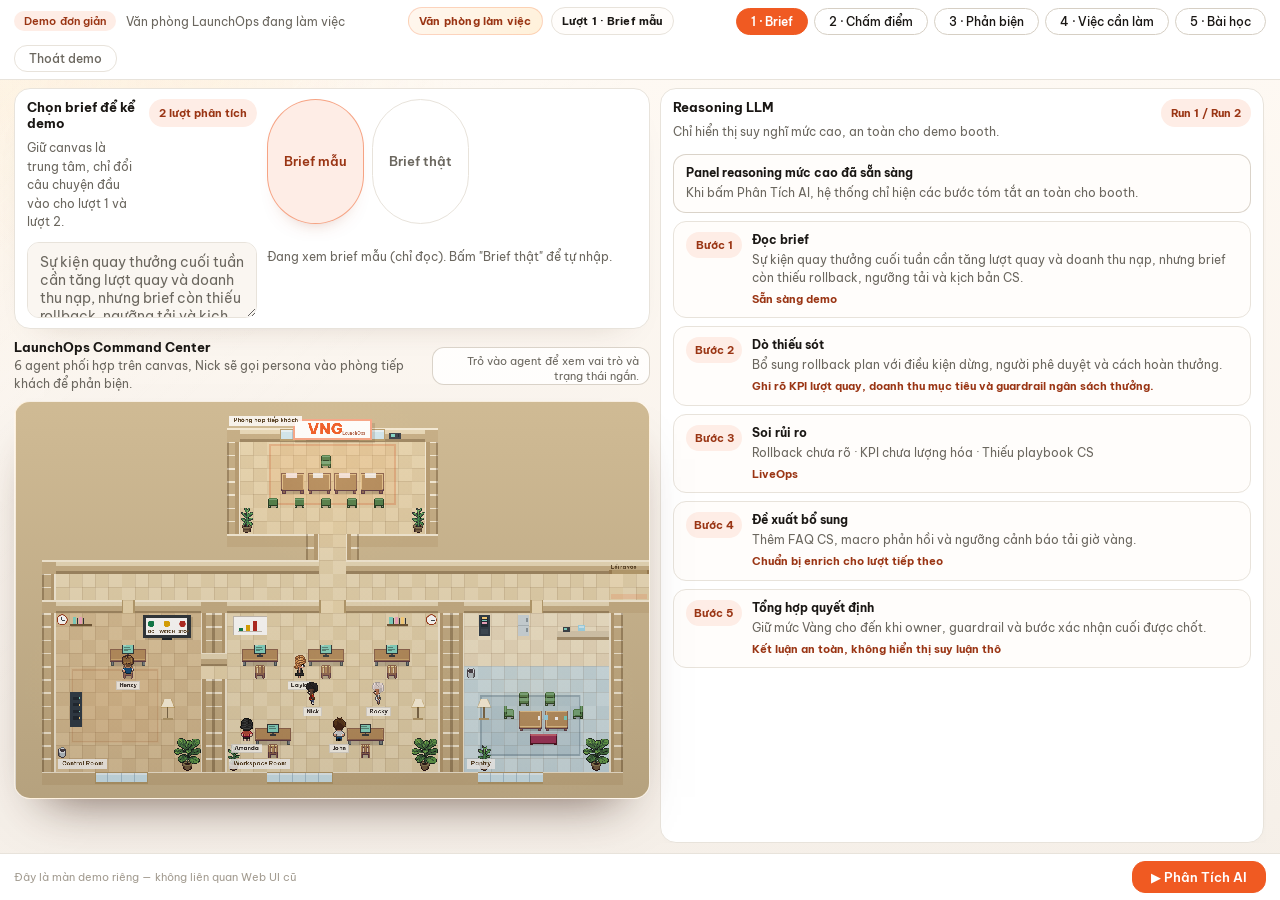
==== demo.html @ 7213402b "Add /demo pixel office page with brief, AI analyze, and tabbed results" ====
<!doctype html>
<html lang="vi">
<head>
  <meta charset="utf-8">
  <meta name="viewport" content="width=device-width, initial-scale=1">
  <title>Demo Đơn Giản — LaunchOps Command Center</title>
  <link rel="preconnect" href="https://fonts.googleapis.com">
  <link rel="preconnect" href="https://fonts.gstatic.com" crossorigin>
  <link rel="stylesheet" href="https://fonts.googleapis.com/css2?family=Be+Vietnam+Pro:wght@400;500;600;700;800&display=swap">
  <link rel="stylesheet" href="/demo/demo.css?v=fix-20260630n">
</head>
<body>
  <main id="demoApp" class="demo-app">
    <header class="demo-top">
      <div class="demo-brand">
        <span class="demo-pill">Demo đơn giản</span>
        <span class="demo-sub">Văn phòng LaunchOps đang làm việc</span>
      </div>
      <div class="demo-status-strip" aria-label="Trạng thái demo hiện tại">
        <span id="demoMood" class="demo-chip demo-chip-office">Văn phòng làm việc</span>
        <span id="demoRunBadge" class="demo-chip">Lượt 1 · Brief mẫu</span>
      </div>
      <nav class="demo-phases" id="demoPhases" aria-label="Tiến trình 5 chặng">
        <button class="demo-phase" type="button" data-phase="0">1 · Brief</button>
        <button class="demo-phase" type="button" data-phase="1">2 · Chấm điểm</button>
        <button class="demo-phase" type="button" data-phase="2">3 · Phản biện</button>
        <button class="demo-phase" type="button" data-phase="3">4 · Việc cần làm</button>
        <button class="demo-phase" type="button" data-phase="4">5 · Bài học</button>
      </nav>
      <a class="demo-exit" id="demoExit" href="/" aria-label="Thoát demo, về trang chính">Thoát demo</a>
    </header>
    <section class="demo-body">
      <div class="demo-main-column">
        <section class="demo-brief-panel demo-card" aria-label="Chọn loại brief cho demo">
          <div class="demo-panel-head">
            <div>
              <div class="demo-card-title">Chọn brief để kể demo</div>
              <p class="demo-muted">Giữ canvas là trung tâm, chỉ đổi câu chuyện đầu vào cho lượt 1 và lượt 2.</p>
            </div>
            <span class="demo-inline-badge">2 lượt phân tích</span>
          </div>
          <div class="demo-brief-modes" role="group" aria-label="Chọn loại brief">
            <button class="demo-brief-mode is-active" id="demoBriefSample" type="button" data-brief-mode="sample" aria-pressed="true">Brief mẫu</button>
            <button class="demo-brief-mode" id="demoBriefRealOption" type="button" data-brief-mode="real" aria-pressed="false">Brief thật</button>
          </div>
          <textarea id="demoBriefReal" class="demo-brief-textarea is-readonly" rows="3" readonly placeholder="Dán brief thật vào đây để phân tích bằng AI..."></textarea>
          <p class="demo-brief-hint demo-muted" id="demoBriefHint">Đang xem brief mẫu (chỉ đọc). Bấm "Brief thật" để tự nhập.</p>
        </section>
        <div class="demo-stage-shell">
          <div class="demo-stage-meta">
            <div class="demo-stage-copy">
              <strong>LaunchOps Command Center</strong>
              <span>6 agent phối hợp trên canvas, Nick sẽ gọi persona vào phòng tiếp khách để phản biện.</span>
            </div>
            <div id="demoAgentHover" class="demo-agent-hover" aria-live="polite">Trỏ vào agent để xem vai trò và trạng thái ngắn.</div>
          </div>
          <div class="demo-stage">
            <canvas id="demoCanvas" width="768" height="480" aria-label="Văn phòng pixel 4 phòng với 6 agent"></canvas>
            <div id="demoBubbles" class="demo-bubbles" aria-live="polite"></div>
            <div class="demo-stage-glow" aria-hidden="true"></div>
          </div>
        </div>
      </div>
      <aside class="demo-results" id="demoResults" aria-label="Kết quả phân tích">
        <div id="resGauge" class="demo-card demo-gauge-wrap" data-result-phase="1"></div>
        <div id="resRisks" class="demo-card" data-result-phase="2"></div>
        <div id="resChecklist" class="demo-card" data-result-phase="3"></div>
        <div id="resLessons" class="demo-card" data-result-phase="4"></div>
        <section class="demo-card demo-reasoning-card" data-result-phase="0" aria-label="Reasoning tóm tắt của agent LLM">
          <div class="demo-panel-head">
            <div>
              <div class="demo-card-title">Reasoning LLM</div>
              <p class="demo-muted">Chỉ hiển thị suy nghĩ mức cao, an toàn cho demo booth.</p>
            </div>
            <span class="demo-inline-badge">Run 1 / Run 2</span>
          </div>
          <div id="demoReasoning" class="demo-reasoning-list">
            <div class="demo-llm-note">
              <strong>Đợi kích hoạt</strong>
              <span>Khi bấm Phân Tích AI với brief thật, panel này sẽ hiện các bước đọc brief, soi thiếu sót, phản biện và chốt quyết định.</span>
            </div>
          </div>
        </section>
      </aside>
    </section>
    <footer class="demo-controls">
      <span class="demo-note">Đây là màn demo riêng — không liên quan Web UI cũ</span>
      <div class="demo-actions">
        <button id="demoStart" class="demo-btn demo-btn-primary" type="button">&#9654; Phân Tích AI</button>
      </div>
    </footer>
  </main>
  <script src="/demo/demo.js?v=fix-20260630n"></script>
</body>
</html>
---- demo/demo.css ----
/* demo/demo.css — LaunchOps Demo Đơn Giản
   Tất cả class đều prefix demo- để tránh xung đột với Web UI cũ.
   UTF-8, không BOM. */

/* ── Biến màu & nền ── */
:root {
  --primary:         #f05a22;
  --primary-strong:  #c2431a;
  --primary-deep:    #9a3514;
  --primary-soft:    #feede6;
  --office-glow:     rgba(240, 90, 34, 0.18);
  --war-glow:        rgba(159, 44, 44, 0.22);

  --ink:             #1a1714;
  --neutral:         #6b675f;
  --neutral-soft:    #a39c91;
  --war-ink:         #f6ede8;

  --surface:         #ffffff;
  --surface-warm:    #faf9f7;
  --surface-alt:     #fffdfb;
  --surface-war:     #221d1f;
  --surface-war-soft:#2b2427;
  --surface-war-panel:#171317;
  --surface-war-panel-2:#211a1f;

  --line:            #e8e3db;
  --line-strong:     #d6cfc4;
  --line-war:        rgba(255, 220, 210, 0.14);

  --success:         #0c7a48;
  --success-soft:    #e9f6ef;
  --warning:         #9a6700;
  --warning-strong:  #e0a400;
  --warning-soft:    #fdf3de;
  --error:           #b3261e;
  --error-soft:      #fdeeec;

  /* Thang bo góc */
  --radius-ctrl:  13px;
  --radius-card:  16px;
  --radius-pill:  20px;

  /* Font */
  --font-base: "Be Vietnam Pro", system-ui, sans-serif;
}

/* ── Reset tối thiểu ── */
*, *::before, *::after {
  box-sizing: border-box;
  margin: 0;
  padding: 0;
}

html, body {
  height: 100%;
  overflow: hidden; /* toàn trang không cuộn ngang */
}

body {
  font-family: var(--font-base);
  font-size: 14px;
  color: var(--ink);
  background:
    radial-gradient(circle at top left, rgba(255, 217, 156, 0.24) 0%, transparent 26%),
    radial-gradient(circle at bottom right, rgba(255, 235, 205, 0.4) 0%, transparent 32%),
    linear-gradient(180deg, #f8f1e8 0%, #f5efe8 100%);
  -webkit-font-smoothing: antialiased;
}

/* ── Layout chính: grid dọc full viewport ── */
.demo-app {
  display: grid;
  grid-template-rows: auto 1fr auto;
  height: 100dvh;
  min-height: 0;
  overflow: hidden;
  background:
    radial-gradient(circle at top left, rgba(255, 224, 177, 0.28) 0%, transparent 24%),
    linear-gradient(180deg, rgba(255, 250, 244, 0.98) 0%, rgba(245, 239, 232, 0.98) 100%);
}

.demo-app::before {
  content: "";
  position: fixed;
  inset: 0;
  pointer-events: none;
  background:
    linear-gradient(135deg, rgba(255, 255, 255, 0.12) 0%, transparent 34%),
    radial-gradient(circle at 15% 8%, rgba(255, 210, 142, 0.12) 0%, transparent 20%),
    repeating-linear-gradient(135deg, rgba(255, 255, 255, 0.04) 0 1px, transparent 1px 18px);
  opacity: 0.8;
  z-index: 0;
}

.demo-top,
.demo-body,
.demo-controls {
  position: relative;
  z-index: 1;
}

/* ── Header ── */
.demo-top {
  display: flex;
  align-items: center;
  justify-content: space-between;
  gap: 10px;
  padding: 7px 14px;
  background: var(--surface);
  border-bottom: 1px solid var(--line);
  flex-wrap: wrap;
  min-height: 0;
}

.demo-status-strip {
  display: inline-flex;
  align-items: center;
  gap: 8px;
  flex-wrap: wrap;
}

.demo-chip {
  display: inline-flex;
  align-items: center;
  min-height: 28px;
  padding: 4px 10px;
  border-radius: 999px;
  background: var(--surface-alt);
  border: 1px solid var(--line);
  color: var(--ink);
  font-size: 11px;
  font-weight: 700;
  letter-spacing: 0.02em;
}

.demo-chip-office {
  background: linear-gradient(135deg, #fff7ef 0%, #fff1da 100%);
  color: var(--primary-deep);
  border-color: rgba(240, 90, 34, 0.22);
}

.demo-chip-review {
  background: linear-gradient(135deg, #fff4dc 0%, #ffe8d6 100%);
  color: var(--primary-deep);
  border-color: rgba(240, 90, 34, 0.28);
}

.demo-brand {
  display: flex;
  align-items: center;
  gap: 10px;
  flex-shrink: 0;
}

.demo-pill {
  display: inline-flex;
  align-items: center;
  padding: 3px 10px;
  background: var(--primary-soft);
  color: var(--primary-deep);
  border-radius: var(--radius-pill);
  font-size: 11px;
  font-weight: 600;
  letter-spacing: 0.01em;
  white-space: nowrap;
}

.demo-sub {
  font-size: 12px;
  color: var(--neutral);
  white-space: nowrap;
}

/* ── Nav 5 chặng ── */
.demo-phases {
  display: flex;
  align-items: center;
  gap: 6px;
  flex-wrap: wrap;
}

.demo-phase {
  display: inline-flex;
  align-items: center;
  padding: 5px 14px;
  background: var(--surface);
  color: var(--ink);
  border: 1px solid var(--line-strong);
  border-radius: var(--radius-pill);
  font-family: var(--font-base);
  font-size: 12px;
  font-weight: 500;
  cursor: pointer;
  white-space: nowrap;
  transition: background 0.15s, color 0.15s, border-color 0.15s;
}

.demo-phase:hover {
  background: var(--surface-warm);
  border-color: var(--neutral-soft);
}

.demo-phase.is-active {
  background: var(--primary);
  color: #fff;
  border-color: var(--primary);
  font-weight: 600;
}

/* ── Nút thoát ── */
.demo-exit {
  display: inline-flex;
  align-items: center;
  padding: 5px 14px;
  color: var(--neutral);
  border: 1px solid var(--line);
  border-radius: var(--radius-ctrl);
  font-size: 12px;
  font-weight: 500;
  text-decoration: none;
  white-space: nowrap;
  transition: color 0.15s, border-color 0.15s;
  flex-shrink: 0;
}

.demo-exit:hover {
  color: var(--ink);
  border-color: var(--line-strong);
}

/* ── Body: 2 cột ── */
.demo-body {
  display: grid;
  grid-template-columns: minmax(560px, 1.05fr) minmax(440px, 1fr);
  gap: 10px;
  padding: 8px 14px 10px;
  min-height: 0;
  overflow: hidden;
}

.demo-main-column {
  display: flex;
  flex-direction: column;
  gap: 8px;
  min-height: 0;
}

.demo-panel-head {
  display: flex;
  align-items: flex-start;
  justify-content: space-between;
  gap: 12px;
}

.demo-inline-badge {
  display: inline-flex;
  align-items: center;
  min-height: 28px;
  padding: 4px 10px;
  border-radius: 999px;
  background: var(--primary-soft);
  color: var(--primary-deep);
  font-size: 11px;
  font-weight: 700;
  white-space: nowrap;
}

.demo-brief-panel {
  display: grid;
  grid-template-columns: minmax(230px, 0.8fr) minmax(420px, 1.2fr);
  align-items: stretch;
  gap: 10px;
  padding: 8px 12px;
}

.demo-brief-modes {
  display: flex;
  gap: 8px;
  margin-bottom: 8px;
}

.demo-brief-mode {
  flex: 0 0 auto;
  font-family: var(--font-base);
  cursor: pointer;
  padding: 7px 16px;
  border-radius: 999px;
  border: 1px solid var(--line);
  background: rgba(255, 255, 255, 0.96);
  color: var(--neutral);
  font-size: 13px;
  font-weight: 600;
}

.demo-brief-mode.is-active {
  border-color: rgba(240, 90, 34, 0.5);
  background: var(--primary-soft);
  color: var(--primary-deep);
  box-shadow: 0 12px 22px -20px rgba(154, 53, 20, 0.7);
}

.demo-brief-hint {
  margin-top: 6px;
  font-size: 11px;
}

.demo-brief-textarea.is-readonly {
  background: rgba(250, 246, 240, 0.92);
  color: var(--neutral);
  cursor: default;
}

.demo-brief-textarea {
  width: 100%;
  min-height: 42px;
  resize: vertical;
  border: 1px solid var(--line);
  border-radius: 12px;
  padding: 10px 12px;
  font: inherit;
  color: var(--ink);
  background: rgba(255, 255, 255, 0.92);
}

.demo-brief-textarea:focus {
  outline: none;
  border-color: rgba(240, 90, 34, 0.45);
  box-shadow: 0 0 0 3px rgba(240, 90, 34, 0.12);
}

.demo-stage-shell {
  position: relative;
  display: flex;
  flex-direction: column;
  gap: 8px;
  min-height: 0;
  flex: 1 1 auto;
  padding-top: 2px;
}

.demo-stage-meta {
  display: flex;
  align-items: center;
  justify-content: space-between;
  gap: 8px;
  min-height: 38px;
}

.demo-stage-copy {
  display: flex;
  flex-direction: column;
  gap: 2px;
}

.demo-stage-copy strong {
  font-size: 13px;
}

.demo-stage-copy span {
  color: var(--neutral);
  font-size: 12px;
  line-height: 1.5;
}

.demo-agent-hover {
  display: inline-flex;
  align-items: flex-start;
  flex-direction: column;
  height: 38px;
  width: min(360px, 42%);
  overflow: hidden;
  padding: 6px 10px;
  border-radius: 12px;
  background: rgba(255, 255, 255, 0.82);
  border: 1px solid rgba(214, 207, 196, 0.9);
  color: var(--neutral);
  font-size: 11px;
  line-height: 1.35;
  text-align: right;
}

.demo-agent-hover strong {
  color: var(--ink);
  font-size: 11px;
}

.demo-agent-hover span {
  color: var(--neutral);
  font-size: 10px;
  line-height: 1.35;
}

/* ── Stage (canvas) ── */
.demo-stage {
  position: relative;
  background:
    radial-gradient(circle at top left, rgba(255, 214, 148, 0.2) 0%, transparent 34%),
    radial-gradient(circle at 78% 92%, rgba(255, 232, 188, 0.18) 0%, transparent 30%),
    linear-gradient(180deg, #fff8ef 0%, #f5eee4 100%);
  border-radius: var(--radius-card);
  overflow: hidden;
  min-height: 0;
  max-height: min(74dvh, 860px);
  aspect-ratio: 768 / 480;
  display: flex;
  align-items: stretch;
  justify-content: center;
  border: 1px solid rgba(255, 239, 221, 0.12);
  box-shadow: 0 28px 50px -30px rgba(53, 24, 11, 0.72);
}

.demo-stage-glow {
  position: absolute;
  inset: 0;
  pointer-events: none;
  background: linear-gradient(180deg, rgba(255, 252, 245, 0.05) 0%, rgba(12, 7, 4, 0.12) 100%);
}

.demo-app[data-mood="legacy-review"] .demo-stage {
  background:
    radial-gradient(circle at 82% 20%, rgba(255, 102, 78, 0.16) 0%, transparent 24%),
    radial-gradient(circle at top left, rgba(133, 31, 39, 0.18) 0%, transparent 30%),
    linear-gradient(180deg, #1d1519 0%, #0f0c0e 100%);
  border-color: rgba(255, 169, 148, 0.22);
  box-shadow: 0 32px 56px -34px rgba(0, 0, 0, 0.82);
}

.demo-app[data-mood="legacy-review"] .demo-stage-glow {
  background: linear-gradient(180deg, rgba(255, 124, 104, 0.06) 0%, rgba(2, 2, 4, 0.3) 100%);
}

.demo-app[data-mood="legacy-review"] {
  background:
    radial-gradient(circle at top right, rgba(116, 20, 28, 0.2) 0%, transparent 18%),
    radial-gradient(circle at bottom left, rgba(255, 118, 86, 0.08) 0%, transparent 20%),
    linear-gradient(180deg, #171215 0%, #0f0d0f 100%);
}

.demo-app[data-mood="legacy-review"]::before {
  background:
    linear-gradient(135deg, rgba(255, 255, 255, 0.02) 0%, transparent 32%),
    radial-gradient(circle at 88% 10%, rgba(255, 115, 82, 0.1) 0%, transparent 14%),
    repeating-linear-gradient(135deg, rgba(255, 255, 255, 0.025) 0 1px, transparent 1px 18px);
  opacity: 0.9;
}

.demo-app[data-mood="legacy-review"] .demo-persona-link {
  stroke: rgba(255, 176, 141, 0.5);
}

.demo-app[data-mood="legacy-review"] .demo-persona-link.is-active {
  stroke: rgba(255, 103, 103, 0.98);
}

#demoCanvas {
  image-rendering: pixelated;
  width: auto;
  max-width: 100%;
  max-height: 100%;
  height: 100%;
  display: block;
  align-self: center;
}

.demo-bubbles {
  position: absolute;
  inset: 0;
  pointer-events: none;
}

.demo-persona-links {
  position: absolute;
  inset: 0;
  width: 100%;
  height: 100%;
  pointer-events: none;
  overflow: visible;
}

.demo-persona-link {
  stroke: rgba(255, 207, 126, 0.42);
  stroke-width: 1.75;
  stroke-dasharray: 4 4;
  opacity: 0.7;
}

.demo-persona-link.is-active {
  stroke: rgba(255, 117, 95, 0.96);
  stroke-width: 2.35;
  stroke-dasharray: none;
  filter: drop-shadow(0 0 6px rgba(255, 117, 95, 0.35));
}

.demo-bubble {
  position: absolute;
  transform: translate(-50%, -100%);
  max-width: 190px;
  padding: 6px 9px;
  border-radius: 12px;
  background: rgba(255, 253, 251, 0.96);
  border: 1px solid rgba(232, 227, 219, 0.95);
  box-shadow: 0 8px 20px -16px rgba(40, 20, 10, 0.4);
  color: var(--ink);
  font-size: 11px;
  line-height: 1.45;
}

.demo-app[data-mood="legacy-review"] .demo-bubble {
  background: rgba(26, 20, 23, 0.96);
  border-color: rgba(255, 190, 173, 0.2);
  color: #fff0ec;
}

.demo-bubble::after {
  content: "";
  position: absolute;
  left: 50%;
  bottom: -6px;
  width: 12px;
  height: 12px;
  background: rgba(255, 253, 251, 0.96);
  border-right: 1px solid rgba(232, 227, 219, 0.95);
  border-bottom: 1px solid rgba(232, 227, 219, 0.95);
  transform: translateX(-50%) rotate(45deg);
}

.demo-app[data-mood="legacy-review"] .demo-bubble::after {
  background: rgba(26, 20, 23, 0.96);
  border-right-color: rgba(255, 190, 173, 0.2);
  border-bottom-color: rgba(255, 190, 173, 0.2);
}

.demo-agent-tag {
  position: absolute;
  transform: translate(-50%, -100%);
  display: inline-flex;
  flex-direction: column;
  gap: 2px;
  max-width: 190px;
  padding: 7px 9px;
  border-radius: 12px;
  background: rgba(26, 23, 20, 0.94);
  border: 1px solid rgba(255, 255, 255, 0.1);
  box-shadow: 0 10px 18px -14px rgba(0, 0, 0, 0.55);
  color: #fff7f2;
  pointer-events: none;
}

.demo-agent-tag strong {
  font-size: 11px;
  font-weight: 700;
  line-height: 1.35;
}

.demo-agent-tag span {
  font-size: 10px;
  line-height: 1.35;
  color: rgba(255, 247, 242, 0.82);
}

/* ── Results aside: khung tab duy nhất, chỉ panel active hiển thị ── */
.demo-results {
  background: transparent;
  display: flex;
  flex-direction: column;
  min-height: 0;
  overflow: hidden;            /* khung cố định, không cuộn cả cột */
  padding-right: 2px;
}

.demo-results > [data-result-phase] {
  display: none;
}

.demo-results > [data-result-phase].is-shown {
  display: flex;
  flex-direction: column;
  flex: 1 1 auto;
  min-height: 0;
  overflow-y: auto;            /* chỉ panel đang xem mới cuộn nội bộ */
}

.demo-card {
  background: var(--surface);
  border: 1px solid var(--line);
  border-radius: var(--radius-card);
  padding: 10px 12px;
  flex-shrink: 0;
  min-height: 56px;
  box-shadow: 0 16px 34px -28px rgba(72, 41, 18, 0.28);
}

.demo-app[data-mood="legacy-review"] .demo-card {
  background: linear-gradient(180deg, rgba(23, 19, 23, 0.98) 0%, rgba(33, 26, 31, 0.98) 100%);
  border-color: rgba(255, 199, 185, 0.16);
  color: var(--war-ink);
  box-shadow: 0 18px 32px -26px rgba(0, 0, 0, 0.68), inset 0 1px 0 rgba(255, 177, 160, 0.04);
}

.demo-app[data-mood="legacy-review"] .demo-muted,
.demo-app[data-mood="legacy-review"] .demo-card-copy,
.demo-app[data-mood="legacy-review"] .demo-risk-card span,
.demo-app[data-mood="legacy-review"] .demo-check-item span,
.demo-app[data-mood="legacy-review"] .demo-lesson-item,
.demo-app[data-mood="legacy-review"] .demo-llm-note span,
.demo-app[data-mood="legacy-review"] .demo-reasoning-status span,
.demo-app[data-mood="legacy-review"] .demo-reasoning-body p,
.demo-app[data-mood="legacy-review"] .demo-stage-copy span,
.demo-app[data-mood="legacy-review"] .demo-agent-hover,
.demo-app[data-mood="legacy-review"] .demo-brief-option span {
  color: rgba(246, 237, 232, 0.78);
}

.demo-app[data-mood="legacy-review"] .demo-inline-badge {
  background: rgba(255, 128, 106, 0.14);
  color: #ffd2c7;
}

.demo-app[data-mood="legacy-review"] .demo-agent-hover,
.demo-app[data-mood="legacy-review"] .demo-brief-option,
.demo-app[data-mood="legacy-review"] .demo-brief-textarea,
.demo-app[data-mood="legacy-review"] .demo-risk-card,
.demo-app[data-mood="legacy-review"] .demo-check-item,
.demo-app[data-mood="legacy-review"] .demo-lesson-item,
.demo-app[data-mood="legacy-review"] .demo-llm-note,
.demo-app[data-mood="legacy-review"] .demo-reasoning-status,
.demo-app[data-mood="legacy-review"] .demo-reasoning-item,
.demo-app[data-mood="legacy-review"] .demo-chip {
  background: linear-gradient(180deg, rgba(28, 24, 27, 0.94) 0%, rgba(38, 32, 36, 0.94) 100%);
  border-color: rgba(255, 212, 201, 0.12);
  color: var(--war-ink);
}

.demo-app[data-mood="legacy-review"] .demo-top,
.demo-app[data-mood="legacy-review"] .demo-controls {
  background: rgba(16, 13, 15, 0.92);
  border-color: rgba(255, 205, 194, 0.1);
}

.demo-app[data-mood="legacy-review"] .demo-exit,
.demo-app[data-mood="legacy-review"] .demo-phase,
.demo-app[data-mood="legacy-review"] .demo-btn-ghost {
  background: rgba(25, 21, 24, 0.95);
  border-color: rgba(255, 195, 180, 0.14);
  color: rgba(246, 237, 232, 0.9);
}

.demo-app[data-mood="legacy-review"] .demo-phase:hover,
.demo-app[data-mood="legacy-review"] .demo-btn-ghost:hover,
.demo-app[data-mood="legacy-review"] .demo-exit:hover {
  background: rgba(39, 32, 37, 0.98);
  border-color: rgba(255, 175, 154, 0.24);
  color: #fff3ef;
}

.demo-app[data-mood="legacy-review"] .demo-phase.is-active {
  background: linear-gradient(180deg, #ff7c57 0%, #db5531 100%);
  border-color: rgba(255, 196, 181, 0.34);
  color: #fff9f5;
}

.demo-app[data-mood="legacy-review"] .demo-brief-textarea::placeholder {
  color: rgba(246, 237, 232, 0.48);
}

.demo-card-title {
  margin-bottom: 8px;
  font-size: 13px;
  font-weight: 700;
  color: var(--ink);
}

.demo-muted {
  color: var(--neutral);
  font-size: 12px;
  line-height: 1.55;
}

.demo-card-copy {
  margin-top: 10px;
  color: var(--neutral);
  font-size: 12px;
  line-height: 1.55;
}

.demo-story-section {
  display: flex;
  flex-direction: column;
  gap: 12px;
}

.demo-story-head {
  display: grid;
  grid-template-columns: auto 1fr;
  gap: 10px;
  align-items: start;
}

.demo-story-head-compact {
  margin-top: 2px;
}

.demo-story-chip {
  display: inline-flex;
  align-items: center;
  justify-content: center;
  min-width: 88px;
  min-height: 28px;
  padding: 4px 10px;
  border-radius: 999px;
  border: 1px solid var(--line);
  background: var(--surface-alt);
  color: var(--neutral);
  font-size: 11px;
  font-weight: 800;
  letter-spacing: 0.01em;
}

.demo-story-chip.is-active {
  background: var(--primary-soft);
  border-color: rgba(240, 90, 34, 0.28);
  color: var(--primary-deep);
}

.demo-story-chip.is-complete {
  background: var(--success-soft);
  border-color: rgba(12, 122, 72, 0.18);
  color: var(--success);
}

.demo-story-chip.is-pending {
  background: #f6f2ed;
  color: var(--neutral);
}

.demo-story-copy {
  display: flex;
  flex-direction: column;
  gap: 4px;
}

.demo-story-copy strong {
  font-size: 12px;
}

.demo-story-copy span,
.demo-story-placeholder,
.demo-story-subtitle,
.demo-rerun-card p,
.demo-rerun-card span {
  color: var(--neutral);
  font-size: 12px;
  line-height: 1.5;
}

.demo-story-subtitle {
  font-weight: 700;
  color: var(--ink);
}

.demo-story-placeholder {
  padding: 10px 12px;
  border: 1px dashed var(--line-strong);
  border-radius: 13px;
  background: rgba(250, 249, 247, 0.86);
}

.demo-story-divider {
  height: 1px;
  background: linear-gradient(90deg, rgba(214, 207, 196, 0.1) 0%, rgba(214, 207, 196, 0.95) 18%, rgba(214, 207, 196, 0.95) 82%, rgba(214, 207, 196, 0.1) 100%);
}

.demo-brief-additions,
.demo-checklist-block {
  display: flex;
  flex-direction: column;
  gap: 8px;
}

.demo-rerun-box {
  display: flex;
  flex-direction: column;
  gap: 8px;
}

.demo-rerun-card {
  display: flex;
  flex-direction: column;
  gap: 8px;
  padding: 12px;
  background: linear-gradient(180deg, #fff8f1 0%, #fffdfb 100%);
  border: 1px solid rgba(240, 90, 34, 0.18);
  border-radius: 13px;
}

.demo-rerun-head {
  display: flex;
  align-items: center;
  justify-content: space-between;
  gap: 8px;
}

.demo-rerun-head strong {
  font-size: 13px;
}

.demo-gauge-box {
  display: flex;
  align-items: center;
  gap: 12px;
}

.demo-gauge-score {
  display: flex;
  flex-direction: column;
  gap: 4px;
}

.demo-gauge-score strong {
  font-size: 24px;
  font-weight: 800;
}

.demo-gauge-score span {
  display: inline-flex;
  width: fit-content;
  padding: 4px 10px;
  border-radius: 999px;
  background: var(--warning-soft);
  color: var(--warning);
  font-size: 12px;
  font-weight: 700;
}

.demo-list {
  display: flex;
  flex-direction: column;
  gap: 8px;
}

.demo-risk-card,
.demo-check-item,
.demo-lesson-item,
.demo-llm-note {
  display: flex;
  flex-direction: column;
  gap: 4px;
  padding: 10px 12px;
  background: var(--surface-alt);
  border: 1px solid var(--line);
  border-radius: 13px;
}

.demo-risk-card strong,
.demo-check-item strong {
  font-size: 12px;
}

.demo-risk-card span,
.demo-check-item span,
.demo-lesson-item,
.demo-llm-note span {
  color: var(--neutral);
  font-size: 12px;
  line-height: 1.5;
}

.demo-risk-card em,
.demo-check-item em,
.demo-llm-note strong {
  font-style: normal;
  color: var(--primary-deep);
  font-size: 11px;
  font-weight: 700;
}

.demo-gauge-wrap {
  min-height: 72px;
}

.demo-reasoning-card {
  display: flex;
  flex-direction: column;
  gap: 12px;
}

.demo-reasoning-list {
  display: flex;
  flex-direction: column;
  gap: 8px;
}

.demo-reasoning-status,
.demo-reasoning-item {
  display: grid;
  grid-template-columns: auto 1fr;
  gap: 10px;
  padding: 10px 12px;
  border-radius: 13px;
  border: 1px solid var(--line);
  background: var(--surface-alt);
}

.demo-reasoning-status {
  grid-template-columns: 1fr;
  gap: 4px;
}

.demo-reasoning-status strong,
.demo-reasoning-body strong {
  font-size: 12px;
}

.demo-reasoning-status span,
.demo-reasoning-body p,
.demo-reasoning-body span {
  color: var(--neutral);
  font-size: 12px;
  line-height: 1.5;
}

.demo-reasoning-step {
  display: inline-flex;
  align-items: center;
  justify-content: center;
  min-width: 56px;
  height: 26px;
  border-radius: 999px;
  background: var(--primary-soft);
  color: var(--primary-deep);
  font-size: 11px;
  font-weight: 700;
}

.demo-reasoning-body {
  display: flex;
  flex-direction: column;
  gap: 4px;
}

.demo-reasoning-body span {
  font-size: 11px;
  color: var(--primary-deep);
  font-weight: 700;
}

.demo-reasoning-status-loading {
  border-color: rgba(224, 164, 0, 0.28);
  background: linear-gradient(180deg, #fffbf2 0%, #fff7e8 100%);
}

.demo-reasoning-status-success {
  border-color: rgba(12, 122, 72, 0.2);
  background: linear-gradient(180deg, #f1fbf5 0%, #eaf7ef 100%);
}

.demo-reasoning-status-fallback {
  border-color: rgba(154, 103, 0, 0.2);
  background: linear-gradient(180deg, #fff9ef 0%, #fdf3de 100%);
}

.demo-reasoning-status-idle {
  border-color: rgba(214, 207, 196, 0.9);
}

.demo-app[data-mood="legacy-review"] .demo-reasoning-step,
.demo-app[data-mood="legacy-review"] .demo-reasoning-body span,
.demo-app[data-mood="legacy-review"] .demo-llm-note strong {
  color: #ffd2c7;
  background: rgba(255, 128, 106, 0.14);
}

.demo-app[data-mood="legacy-review"] .demo-story-chip.is-active,
.demo-app[data-mood="legacy-review"] .demo-rerun-card {
  background: rgba(255, 128, 106, 0.12);
  border-color: rgba(255, 210, 199, 0.18);
  color: var(--war-ink);
}

.demo-app[data-mood="legacy-review"] .demo-story-chip.is-complete {
  background: rgba(69, 122, 90, 0.24);
  border-color: rgba(150, 231, 187, 0.2);
  color: #d4ffe4;
}

.demo-app[data-mood="legacy-review"] .demo-story-chip.is-pending,
.demo-app[data-mood="legacy-review"] .demo-story-placeholder {
  background: rgba(43, 36, 39, 0.92);
  border-color: var(--line-war);
  color: rgba(246, 237, 232, 0.74);
}

.demo-app[data-mood="legacy-review"] .demo-story-copy span,
.demo-app[data-mood="legacy-review"] .demo-story-placeholder,
.demo-app[data-mood="legacy-review"] .demo-rerun-card p,
.demo-app[data-mood="legacy-review"] .demo-rerun-card span {
  color: rgba(246, 237, 232, 0.78);
}

.demo-app[data-mood="legacy-review"] .demo-story-subtitle,
.demo-app[data-mood="legacy-review"] .demo-rerun-head strong {
  color: var(--war-ink);
}

.demo-app[data-mood="legacy-review"] .demo-story-divider {
  background: linear-gradient(90deg, rgba(255, 220, 210, 0.08) 0%, rgba(255, 220, 210, 0.56) 18%, rgba(255, 220, 210, 0.56) 82%, rgba(255, 220, 210, 0.08) 100%);
}

/* ── Footer / controls ── */
.demo-controls {
  display: flex;
  align-items: center;
  justify-content: space-between;
  gap: 10px;
  padding: 7px 14px;
  background: var(--surface);
  border-top: 1px solid var(--line);
  flex-wrap: wrap;
  min-height: 0;
}

.demo-note {
  font-size: 11px;
  color: var(--neutral-soft);
}

.demo-actions {
  display: flex;
  align-items: center;
  gap: 8px;
}

/* ── Buttons ── */
.demo-btn {
  display: inline-flex;
  align-items: center;
  gap: 6px;
  padding: 7px 18px;
  border-radius: var(--radius-ctrl);
  font-family: var(--font-base);
  font-size: 13px;
  font-weight: 600;
  cursor: pointer;
  border: 1px solid transparent;
  transition: background 0.15s, border-color 0.15s, color 0.15s;
  white-space: nowrap;
}

.demo-btn-primary {
  background: var(--primary);
  color: #fff;
  border-color: var(--primary);
}

.demo-btn-primary:hover {
  background: var(--primary-strong);
  border-color: var(--primary-strong);
}

.demo-btn-ghost {
  background: var(--surface);
  color: var(--ink);
  border-color: var(--line-strong);
}

.demo-btn-ghost:hover {
  background: var(--surface-warm);
  border-color: var(--neutral-soft);
}

/* ── Responsive: màn hẹp < 900px xếp dọc ── */
@media (max-width: 899px) {
  /* Cho phép cuộn dọc tự nhiên để canvas không bị nén */
  .demo-app {
    overflow-y: auto;
  }

  .demo-body {
    grid-template-columns: 1fr;
    overflow: visible;
  }

  .demo-stage-meta {
    flex-direction: column;
    align-items: flex-start;
  }

  .demo-agent-hover {
    max-width: none;
    width: 100%;
    text-align: left;
  }

  .demo-results {
    overflow-y: visible;
  }

  .demo-top {
    gap: 10px;
  }

  .demo-phases {
    order: 3;
    width: 100%;
  }
}

/* (Đã gỡ block "Dark office chrome" — /demo trở lại tông sáng ấm theo DESIGN.md) */
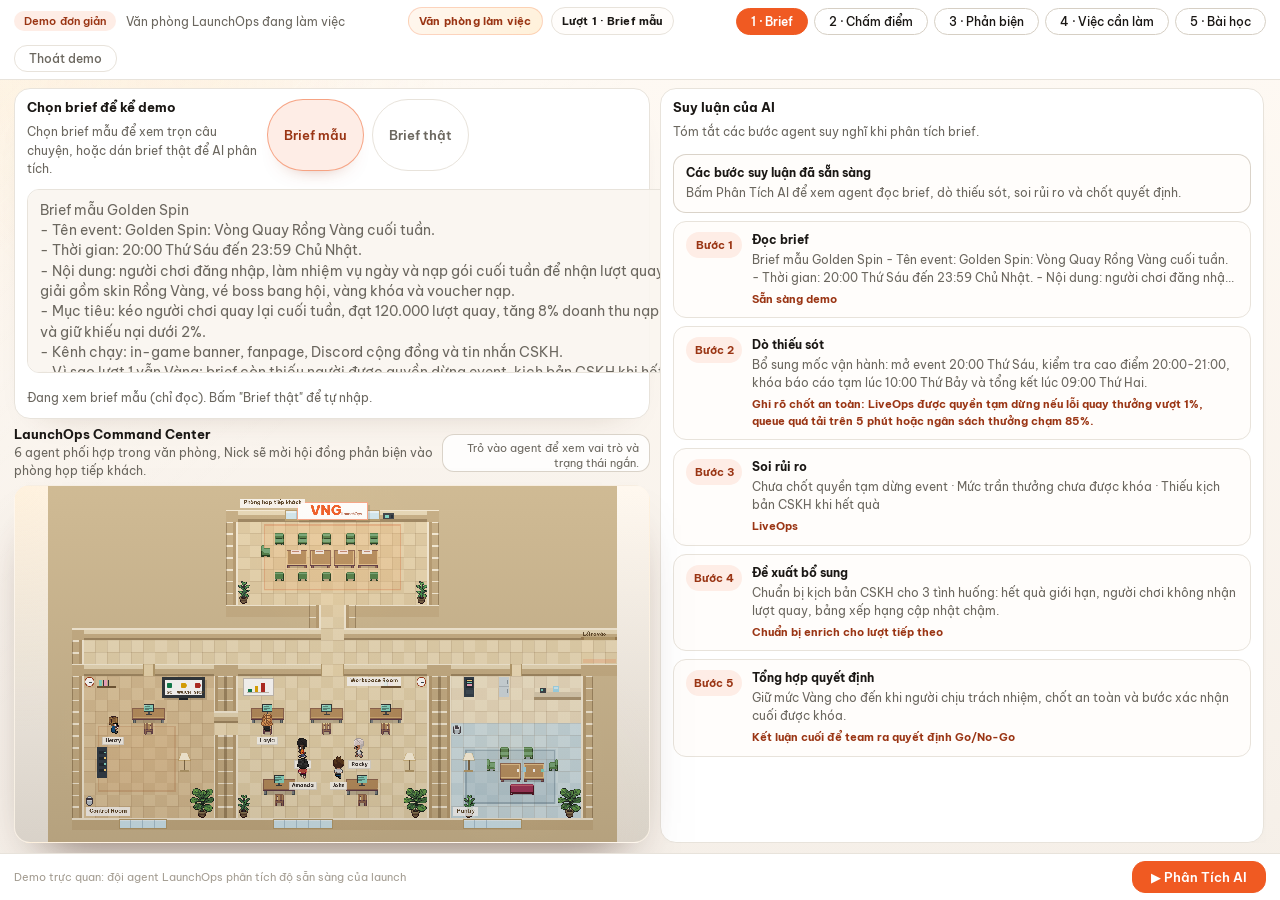
==== commit 9f735ba6: "Polish demo brief and sample flow" ====
--- a/demo.html
+++ b/demo.html
@@ -7,7 +7,7 @@
   <link rel="preconnect" href="https://fonts.googleapis.com">
   <link rel="preconnect" href="https://fonts.gstatic.com" crossorigin>
   <link rel="stylesheet" href="https://fonts.googleapis.com/css2?family=Be+Vietnam+Pro:wght@400;500;600;700;800&display=swap">
-  <link rel="stylesheet" href="/demo/demo.css?v=fix-20260630n">
+  <link rel="stylesheet" href="/demo/demo.css?v=fix-20260702f">
 </head>
 <body>
   <main id="demoApp" class="demo-app">
@@ -35,22 +35,21 @@
           <div class="demo-panel-head">
             <div>
               <div class="demo-card-title">Chọn brief để kể demo</div>
-              <p class="demo-muted">Giữ canvas là trung tâm, chỉ đổi câu chuyện đầu vào cho lượt 1 và lượt 2.</p>
+              <p class="demo-muted">Chọn brief mẫu để xem trọn câu chuyện, hoặc dán brief thật để AI phân tích.</p>
             </div>
-            <span class="demo-inline-badge">2 lượt phân tích</span>
           </div>
           <div class="demo-brief-modes" role="group" aria-label="Chọn loại brief">
             <button class="demo-brief-mode is-active" id="demoBriefSample" type="button" data-brief-mode="sample" aria-pressed="true">Brief mẫu</button>
             <button class="demo-brief-mode" id="demoBriefRealOption" type="button" data-brief-mode="real" aria-pressed="false">Brief thật</button>
           </div>
-          <textarea id="demoBriefReal" class="demo-brief-textarea is-readonly" rows="3" readonly placeholder="Dán brief thật vào đây để phân tích bằng AI..."></textarea>
+          <textarea id="demoBriefReal" class="demo-brief-textarea is-readonly" rows="8" readonly placeholder="Dán brief thật vào đây để phân tích bằng AI..."></textarea>
           <p class="demo-brief-hint demo-muted" id="demoBriefHint">Đang xem brief mẫu (chỉ đọc). Bấm "Brief thật" để tự nhập.</p>
         </section>
         <div class="demo-stage-shell">
           <div class="demo-stage-meta">
             <div class="demo-stage-copy">
               <strong>LaunchOps Command Center</strong>
-              <span>6 agent phối hợp trên canvas, Nick sẽ gọi persona vào phòng tiếp khách để phản biện.</span>
+              <span>6 agent phối hợp trong văn phòng, Nick sẽ mời hội đồng phản biện vào phòng họp tiếp khách.</span>
             </div>
             <div id="demoAgentHover" class="demo-agent-hover" aria-live="polite">Trỏ vào agent để xem vai trò và trạng thái ngắn.</div>
           </div>
@@ -69,27 +68,26 @@
         <section class="demo-card demo-reasoning-card" data-result-phase="0" aria-label="Reasoning tóm tắt của agent LLM">
           <div class="demo-panel-head">
             <div>
-              <div class="demo-card-title">Reasoning LLM</div>
-              <p class="demo-muted">Chỉ hiển thị suy nghĩ mức cao, an toàn cho demo booth.</p>
+              <div class="demo-card-title">Suy luận của AI</div>
+              <p class="demo-muted">Tóm tắt các bước agent suy nghĩ khi phân tích brief.</p>
             </div>
-            <span class="demo-inline-badge">Run 1 / Run 2</span>
           </div>
           <div id="demoReasoning" class="demo-reasoning-list">
             <div class="demo-llm-note">
               <strong>Đợi kích hoạt</strong>
-              <span>Khi bấm Phân Tích AI với brief thật, panel này sẽ hiện các bước đọc brief, soi thiếu sót, phản biện và chốt quyết định.</span>
+              <span>Khi bấm Phân Tích AI, panel này hiện các bước agent đọc brief, dò thiếu sót, soi rủi ro và chốt quyết định.</span>
             </div>
           </div>
         </section>
       </aside>
     </section>
     <footer class="demo-controls">
-      <span class="demo-note">Đây là màn demo riêng — không liên quan Web UI cũ</span>
+      <span class="demo-note">Demo trực quan: đội agent LaunchOps phân tích độ sẵn sàng của launch</span>
       <div class="demo-actions">
         <button id="demoStart" class="demo-btn demo-btn-primary" type="button">&#9654; Phân Tích AI</button>
       </div>
     </footer>
   </main>
-  <script src="/demo/demo.js?v=fix-20260630n"></script>
+  <script src="/demo/demo.js?v=fix-20260702f"></script>
 </body>
 </html>
--- a/demo/demo.css
+++ b/demo/demo.css
@@ -301,6 +301,7 @@
 }
 
 .demo-brief-hint {
+  grid-column: 1 / -1;
   margin-top: 6px;
   font-size: 11px;
 }
@@ -312,13 +313,15 @@
 }
 
 .demo-brief-textarea {
+  grid-column: 1 / -1;
   width: 100%;
-  min-height: 42px;
+  min-height: 150px;
   resize: vertical;
   border: 1px solid var(--line);
   border-radius: 12px;
   padding: 10px 12px;
   font: inherit;
+  line-height: 1.45;
   color: var(--ink);
   background: rgba(255, 255, 255, 0.92);
 }
@@ -805,6 +808,102 @@
   font-size: 13px;
 }
 
+/* Khối "xác nhận của team" trong thẻ Lượt 2 — tách label/nội dung thành 2 dòng rõ ràng. */
+.demo-rerun-outcome {
+  display: flex;
+  flex-direction: column;
+  gap: 3px;
+  padding: 8px 10px;
+  background: rgba(250, 249, 247, 0.9);
+  border: 1px solid var(--line);
+  border-radius: 10px;
+}
+
+.demo-rerun-outcome strong {
+  font-size: 11px;
+  color: var(--ink);
+}
+
+.demo-rerun-outcome span {
+  font-size: 12px;
+  line-height: 1.5;
+  color: var(--neutral);
+}
+
+.demo-rerun-outcome.is-empty span {
+  color: var(--neutral-soft);
+}
+
+.demo-rerun-memory,
+.demo-memory-line {
+  padding: 8px 10px;
+  background: var(--primary-soft);
+  border-radius: 10px;
+  font-size: 12px;
+  line-height: 1.5;
+  color: var(--primary-deep);
+}
+
+/* So sánh Lượt 1 -> Lượt 2 dưới đồng hồ readiness. */
+.demo-gauge-compare {
+  display: flex;
+  align-items: center;
+  flex-wrap: wrap;
+  gap: 8px;
+}
+
+.demo-compare-chip {
+  display: inline-flex;
+  padding: 5px 10px;
+  border-radius: 999px;
+  font-size: 12px;
+  font-weight: 700;
+  background: var(--surface-alt);
+  border: 1px solid var(--line);
+  color: var(--neutral);
+}
+
+.demo-compare-chip.is-done {
+  background: var(--surface-warm);
+  color: var(--ink);
+}
+
+.demo-compare-chip.is-active {
+  background: var(--primary-soft);
+  border-color: rgba(240, 90, 34, 0.35);
+  color: var(--primary-deep);
+}
+
+.demo-compare-chip.is-pending {
+  color: var(--neutral-soft);
+  border-style: dashed;
+}
+
+.demo-compare-arrow {
+  font-size: 14px;
+  color: var(--neutral-soft);
+}
+
+/* Rủi ro lượt 1 đã khóa — hiển thị mờ kèm dấu check kể phần việc đã xử lý. */
+.demo-risk-card.is-resolved {
+  flex-direction: row;
+  align-items: center;
+  justify-content: space-between;
+  gap: 8px;
+  opacity: 0.72;
+  padding: 7px 12px;
+}
+
+.demo-risk-card.is-resolved strong {
+  font-weight: 600;
+}
+
+.demo-risk-card.is-resolved strong::before {
+  content: "\2713 ";
+  color: var(--success);
+  font-weight: 800;
+}
+
 .demo-gauge-box {
   display: flex;
   align-items: center;
